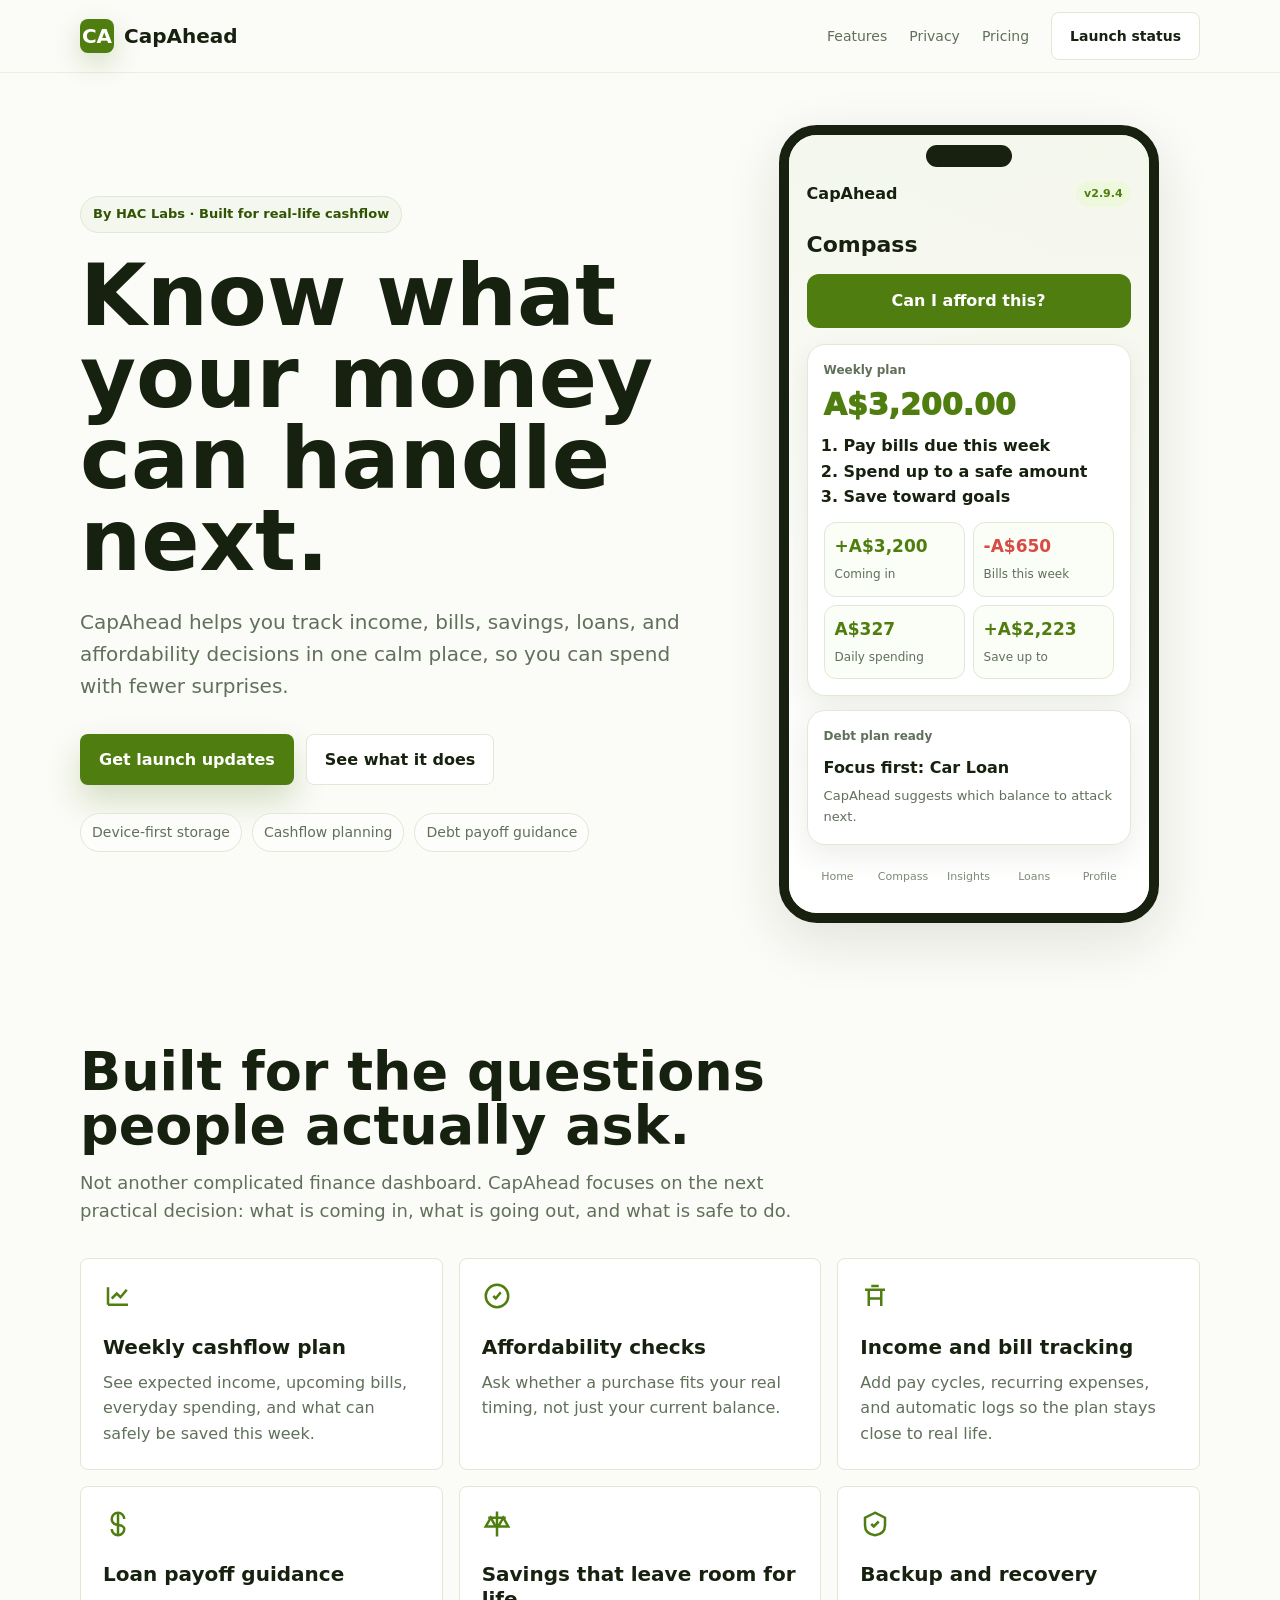
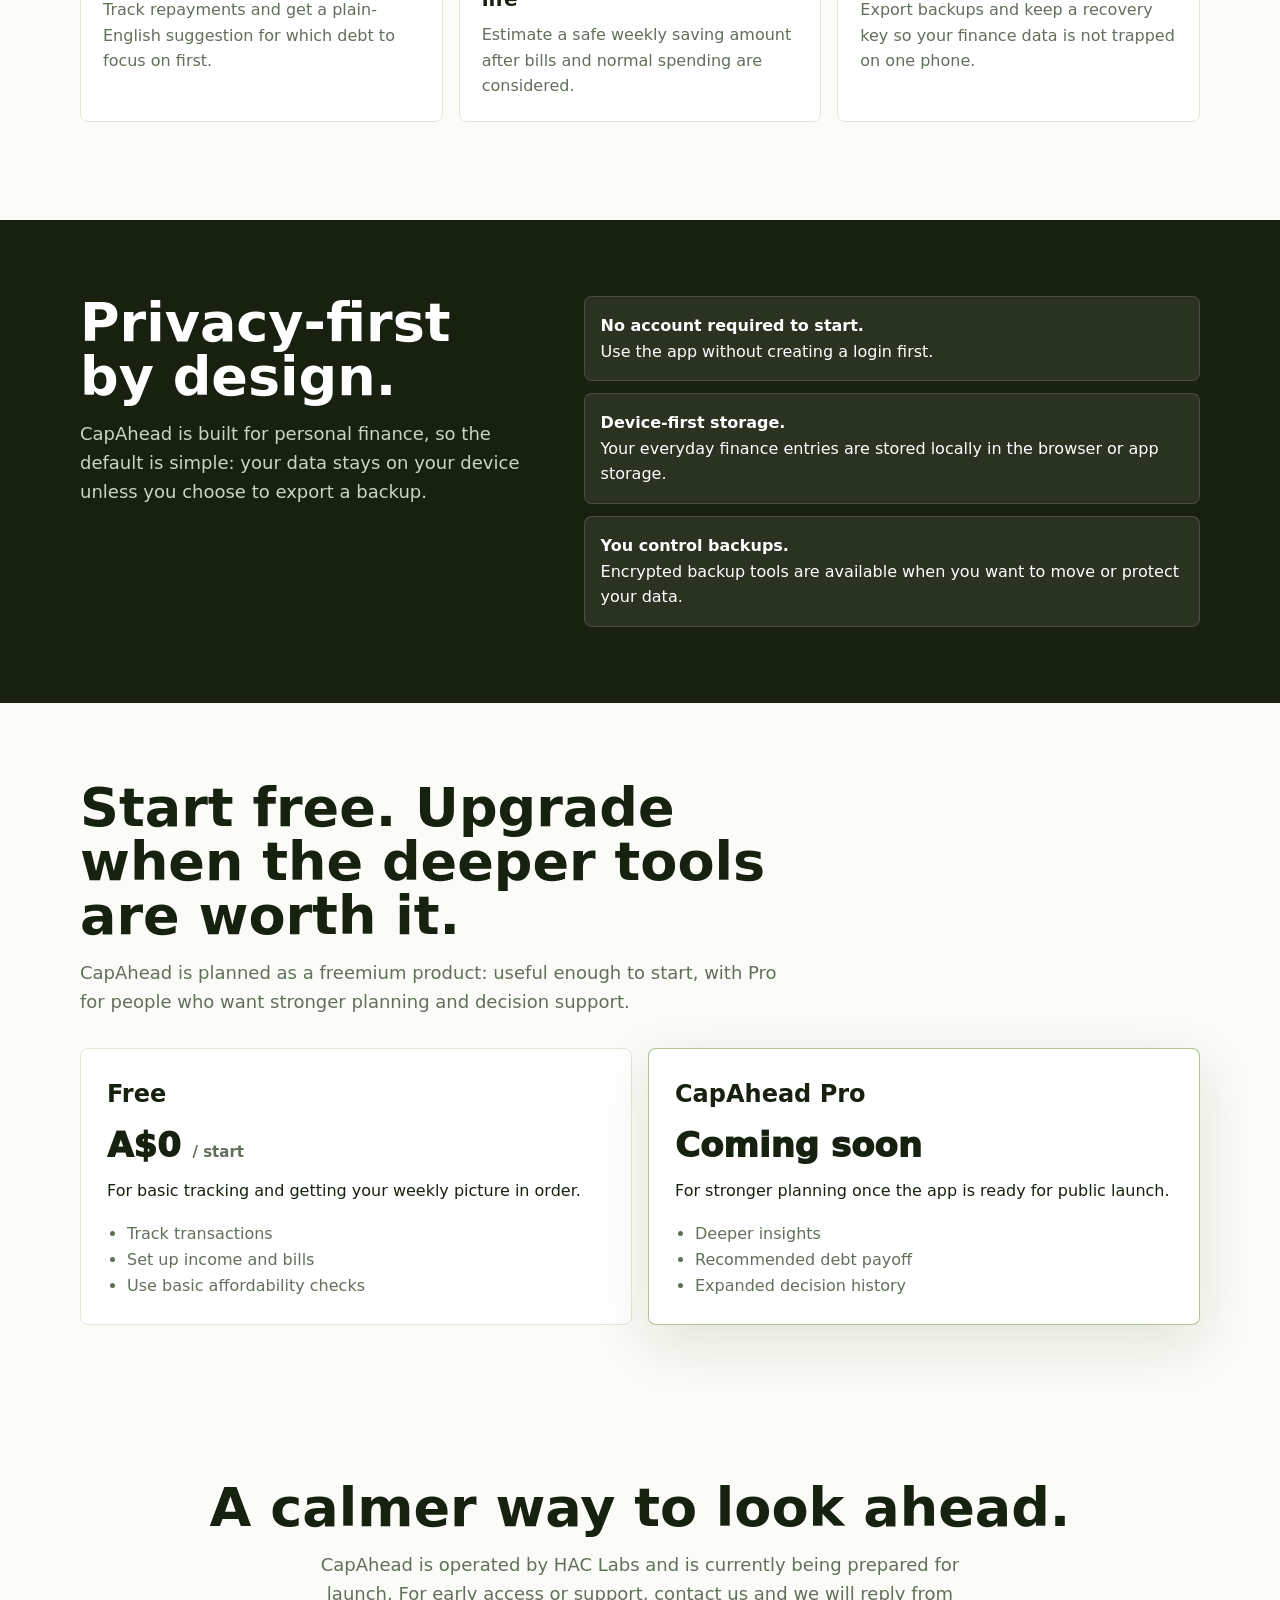
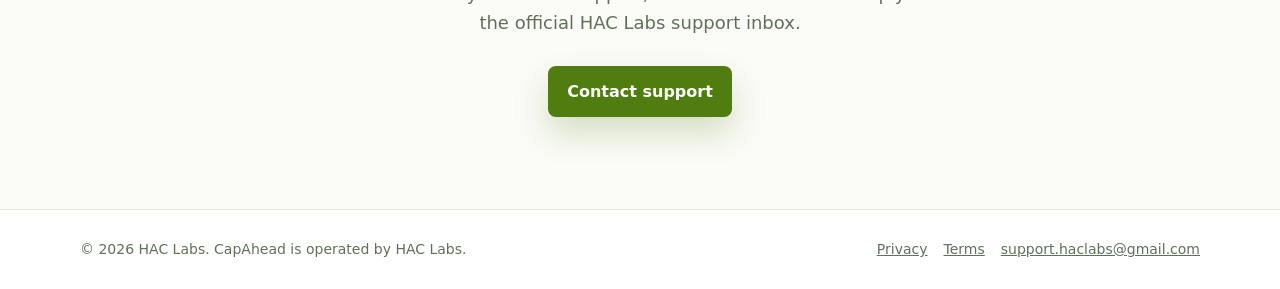
==== index.html @ 2d3ce10b "Create CapAhead website" ====
<!doctype html>
<html lang="en">
<head>
  <meta charset="utf-8">
  <meta name="viewport" content="width=device-width, initial-scale=1">
  <meta name="description" content="CapAhead is a privacy-first personal finance app from HAC Labs that helps you understand cashflow, bills, affordability, savings, and debt payoff.">
  <meta name="theme-color" content="#4f7d0f">
  <meta property="og:title" content="CapAhead">
  <meta property="og:description" content="Know what is safe to spend, what bills are coming, and what to pay down next.">
  <meta property="og:type" content="website">
  <title>CapAhead | Personal Finance Clarity</title>
  <link rel="stylesheet" href="styles.css">
</head>
<body>
  <a class="skip-link" href="#main">Skip to main content</a>

  <header class="site-header">
    <nav class="nav" aria-label="Main navigation">
      <a class="brand" href="index.html" aria-label="CapAhead home">
        <span class="brand-mark" aria-hidden="true">CA</span>
        <span>CapAhead</span>
      </a>
      <div class="nav-links">
        <a href="#features">Features</a>
        <a href="#privacy">Privacy</a>
        <a href="#pricing">Pricing</a>
        <a class="button secondary" href="#status">Launch status</a>
      </div>
    </nav>
  </header>

  <main id="main">
    <section class="hero" aria-labelledby="hero-title">
      <div>
        <div class="eyebrow">By HAC Labs · Built for real-life cashflow</div>
        <h1 id="hero-title">Know what your money can handle next.</h1>
        <p class="hero-copy">
          CapAhead helps you track income, bills, savings, loans, and affordability decisions in one calm place, so you can spend with fewer surprises.
        </p>
        <div class="hero-actions">
          <a class="button primary" href="#status">Get launch updates</a>
          <a class="button secondary" href="#features">See what it does</a>
        </div>
        <div class="trust-row" aria-label="Product highlights">
          <span>Device-first storage</span>
          <span>Cashflow planning</span>
          <span>Debt payoff guidance</span>
        </div>
      </div>

      <div class="phone-shell" aria-label="CapAhead product preview">
        <div class="app-preview">
          <div class="app-top">
            <span>CapAhead</span>
            <small>v2.9.4</small>
          </div>
          <div class="screen-title">Compass</div>
          <div class="app-cta">Can I afford this?</div>

          <div class="preview-panel">
            <div class="panel-label">Weekly plan</div>
            <div class="big-money">A$3,200.00</div>
            <ol class="plan-list">
              <li>Pay bills due this week</li>
              <li>Spend up to a safe amount</li>
              <li>Save toward goals</li>
            </ol>
            <div class="metric-grid">
              <div class="metric">
                <b>+A$3,200</b>
                <span>Coming in</span>
              </div>
              <div class="metric">
                <b class="danger">-A$650</b>
                <span>Bills this week</span>
              </div>
              <div class="metric">
                <b>A$327</b>
                <span>Daily spending</span>
              </div>
              <div class="metric">
                <b>+A$2,223</b>
                <span>Save up to</span>
              </div>
            </div>
          </div>

          <div class="preview-panel">
            <div class="panel-label">Debt plan ready</div>
            <strong>Focus first: Car Loan</strong>
            <p>CapAhead suggests which balance to attack next.</p>
          </div>

          <div class="nav-preview" aria-hidden="true">
            <span>Home</span>
            <span>Compass</span>
            <span>Insights</span>
            <span>Loans</span>
            <span>Profile</span>
          </div>
        </div>
      </div>
    </section>

    <section class="section" id="features" aria-labelledby="features-title">
      <div class="section-head">
        <h2 id="features-title">Built for the questions people actually ask.</h2>
        <p>Not another complicated finance dashboard. CapAhead focuses on the next practical decision: what is coming in, what is going out, and what is safe to do.</p>
      </div>

      <div class="feature-grid">
        <article class="feature">
          <svg viewBox="0 0 24 24" aria-hidden="true" fill="none" stroke="currentColor" stroke-width="2"><path d="M4 19V5"/><path d="M4 19h16"/><path d="m7 14 4-4 3 3 5-6"/></svg>
          <h3>Weekly cashflow plan</h3>
          <p>See expected income, upcoming bills, everyday spending, and what can safely be saved this week.</p>
        </article>

        <article class="feature">
          <svg viewBox="0 0 24 24" aria-hidden="true" fill="none" stroke="currentColor" stroke-width="2"><circle cx="12" cy="12" r="9"/><path d="M9 12l2 2 4-5"/></svg>
          <h3>Affordability checks</h3>
          <p>Ask whether a purchase fits your real timing, not just your current balance.</p>
        </article>

        <article class="feature">
          <svg viewBox="0 0 24 24" aria-hidden="true" fill="none" stroke="currentColor" stroke-width="2"><path d="M4 7h16"/><path d="M7 7v13"/><path d="M17 7v13"/><path d="M9 4h6"/><path d="M8 14h8"/></svg>
          <h3>Income and bill tracking</h3>
          <p>Add pay cycles, recurring expenses, and automatic logs so the plan stays close to real life.</p>
        </article>

        <article class="feature">
          <svg viewBox="0 0 24 24" aria-hidden="true" fill="none" stroke="currentColor" stroke-width="2"><path d="M12 3v18"/><path d="M17 8a5 5 0 0 0-10 0c0 7 10 3 10 8a5 5 0 0 1-10 0"/></svg>
          <h3>Loan payoff guidance</h3>
          <p>Track repayments and get a plain-English suggestion for which debt to focus on first.</p>
        </article>

        <article class="feature">
          <svg viewBox="0 0 24 24" aria-hidden="true" fill="none" stroke="currentColor" stroke-width="2"><path d="M12 2v20"/><path d="M5 7h14"/><path d="M7 7l-4 7h8L7 7Z"/><path d="M17 7l-4 7h8l-4-7Z"/></svg>
          <h3>Savings that leave room for life</h3>
          <p>Estimate a safe weekly saving amount after bills and normal spending are considered.</p>
        </article>

        <article class="feature">
          <svg viewBox="0 0 24 24" aria-hidden="true" fill="none" stroke="currentColor" stroke-width="2"><path d="M12 3 4 7v6c0 5 3.5 7.5 8 8 4.5-.5 8-3 8-8V7l-8-4Z"/><path d="M9 12l2 2 4-4"/></svg>
          <h3>Backup and recovery</h3>
          <p>Export backups and keep a recovery key so your finance data is not trapped on one phone.</p>
        </article>
      </div>
    </section>

    <section class="band" id="privacy" aria-labelledby="privacy-title">
      <div class="band-inner">
        <div>
          <h2 id="privacy-title">Privacy-first by design.</h2>
          <p>CapAhead is built for personal finance, so the default is simple: your data stays on your device unless you choose to export a backup.</p>
        </div>
        <ul class="privacy-list">
          <li><strong>No account required to start.</strong><br>Use the app without creating a login first.</li>
          <li><strong>Device-first storage.</strong><br>Your everyday finance entries are stored locally in the browser or app storage.</li>
          <li><strong>You control backups.</strong><br>Encrypted backup tools are available when you want to move or protect your data.</li>
        </ul>
      </div>
    </section>

    <section class="section" id="pricing" aria-labelledby="pricing-title">
      <div class="section-head">
        <h2 id="pricing-title">Start free. Upgrade when the deeper tools are worth it.</h2>
        <p>CapAhead is planned as a freemium product: useful enough to start, with Pro for people who want stronger planning and decision support.</p>
      </div>

      <div class="pricing">
        <article class="plan">
          <h3>Free</h3>
          <div class="price">A$0 <span>/ start</span></div>
          <p>For basic tracking and getting your weekly picture in order.</p>
          <ul>
            <li>Track transactions</li>
            <li>Set up income and bills</li>
            <li>Use basic affordability checks</li>
          </ul>
        </article>

        <article class="plan pro">
          <h3>CapAhead Pro</h3>
          <div class="price">Coming soon</div>
          <p>For stronger planning once the app is ready for public launch.</p>
          <ul>
            <li>Deeper insights</li>
            <li>Recommended debt payoff</li>
            <li>Expanded decision history</li>
          </ul>
        </article>
      </div>
    </section>

    <section class="section final-cta" id="status" aria-labelledby="final-title">
      <h2 id="final-title">A calmer way to look ahead.</h2>
      <p>CapAhead is operated by HAC Labs and is currently being prepared for launch. For early access or support, contact us and we will reply from the official HAC Labs support inbox.</p>
      <a class="button primary" href="mailto:support.haclabs@gmail.com?subject=CapAhead%20launch%20updates">Contact support</a>
    </section>
  </main>

  <footer class="site-footer">
    <div class="footer-inner">
      <div>© 2026 HAC Labs. CapAhead is operated by HAC Labs.</div>
      <div class="footer-links">
        <a href="privacy.html">Privacy</a>
        <a href="terms.html">Terms</a>
        <a href="mailto:support.haclabs@gmail.com">support.haclabs@gmail.com</a>
      </div>
    </div>
  </footer>
</body>
</html>
---- styles.css ----
:root {
  color-scheme: light;
  --bg: #fbfbf7;
  --surface: #ffffff;
  --surface-soft: #f4f7ed;
  --text: #17210f;
  --muted: #60705a;
  --line: #e1e8d5;
  --primary: #4f7d0f;
  --primary-dark: #315304;
  --accent: #e8b44d;
  --danger: #d84b45;
  --shadow: 0 18px 55px rgba(35, 54, 18, 0.12);
  --radius: 8px;
  font-family: Inter, ui-sans-serif, system-ui, -apple-system, BlinkMacSystemFont, "Segoe UI", sans-serif;
}

* { box-sizing: border-box; }

html { scroll-behavior: smooth; }

body {
  margin: 0;
  background: var(--bg);
  color: var(--text);
  line-height: 1.6;
}

a { color: inherit; }

.skip-link {
  position: absolute;
  left: 16px;
  top: -48px;
  z-index: 10;
  background: var(--text);
  color: white;
  padding: 10px 14px;
  border-radius: 6px;
}

.skip-link:focus { top: 12px; }

.site-header {
  position: sticky;
  top: 0;
  z-index: 5;
  background: rgba(251, 251, 247, 0.92);
  backdrop-filter: blur(16px);
  border-bottom: 1px solid rgba(225, 232, 213, 0.7);
}

.nav {
  width: min(1120px, calc(100% - 32px));
  min-height: 72px;
  margin: 0 auto;
  display: flex;
  align-items: center;
  justify-content: space-between;
  gap: 20px;
}

.brand {
  display: inline-flex;
  align-items: center;
  gap: 10px;
  text-decoration: none;
  font-weight: 800;
  font-size: 20px;
}

.brand-mark {
  width: 34px;
  height: 34px;
  display: grid;
  place-items: center;
  border-radius: 8px;
  background: var(--primary);
  color: #fff;
  font-weight: 900;
  letter-spacing: 0;
  box-shadow: 0 10px 26px rgba(79, 125, 15, 0.22);
}

.nav-links {
  display: flex;
  align-items: center;
  gap: 22px;
  font-size: 14px;
  color: var(--muted);
}

.nav-links a {
  text-decoration: none;
  min-height: 44px;
  display: inline-flex;
  align-items: center;
}

.nav-links a:hover { color: var(--text); }

.button {
  min-height: 48px;
  display: inline-flex;
  align-items: center;
  justify-content: center;
  gap: 10px;
  border: 1px solid transparent;
  border-radius: 8px;
  padding: 12px 18px;
  font-weight: 800;
  text-decoration: none;
  cursor: pointer;
  transition: transform 180ms ease, box-shadow 180ms ease, background 180ms ease;
}

.button:hover { transform: translateY(-1px); }

.button:focus-visible,
a:focus-visible {
  outline: 3px solid rgba(232, 180, 77, 0.75);
  outline-offset: 3px;
}

.button.primary {
  color: white;
  background: var(--primary);
  box-shadow: 0 16px 32px rgba(79, 125, 15, 0.22);
}

.button.primary:hover { background: var(--primary-dark); }

.button.secondary {
  background: white;
  border-color: var(--line);
  color: var(--text);
}

.hero {
  width: min(1120px, calc(100% - 32px));
  min-height: calc(100dvh - 72px);
  margin: 0 auto;
  display: grid;
  grid-template-columns: minmax(0, 1.02fr) minmax(330px, 0.78fr);
  gap: 52px;
  align-items: center;
  padding: 52px 0 44px;
}

.eyebrow {
  display: inline-flex;
  align-items: center;
  gap: 8px;
  color: var(--primary-dark);
  background: var(--surface-soft);
  border: 1px solid var(--line);
  border-radius: 999px;
  padding: 7px 12px;
  font-size: 13px;
  font-weight: 800;
  margin-bottom: 22px;
}

h1 {
  margin: 0;
  font-size: clamp(46px, 8vw, 86px);
  line-height: 0.95;
  letter-spacing: 0;
  max-width: 760px;
}

.hero-copy {
  margin: 24px 0 0;
  max-width: 650px;
  color: var(--muted);
  font-size: 20px;
}

.hero-actions {
  display: flex;
  flex-wrap: wrap;
  gap: 12px;
  margin-top: 32px;
}

.trust-row {
  display: flex;
  flex-wrap: wrap;
  gap: 10px;
  margin-top: 28px;
  color: var(--muted);
  font-size: 14px;
}

.trust-row span {
  border: 1px solid var(--line);
  background: rgba(255, 255, 255, 0.64);
  border-radius: 999px;
  padding: 7px 11px;
}

.phone-shell {
  width: min(380px, 100%);
  margin: 0 auto;
  border: 10px solid #18210f;
  border-radius: 38px;
  background: #f8faf2;
  box-shadow: var(--shadow);
  overflow: hidden;
  position: relative;
}

.phone-shell::before {
  content: "";
  position: absolute;
  top: 10px;
  left: 50%;
  width: 86px;
  height: 22px;
  transform: translateX(-50%);
  border-radius: 999px;
  background: #18210f;
  z-index: 2;
}

.app-preview {
  min-height: 720px;
  padding: 46px 18px 18px;
  background:
    linear-gradient(180deg, rgba(244, 247, 237, 0.94), rgba(255, 255, 255, 0.98)),
    radial-gradient(circle at 85% 18%, rgba(232, 180, 77, 0.22), transparent 30%);
}

.app-top {
  display: flex;
  align-items: center;
  justify-content: space-between;
  gap: 14px;
  margin-bottom: 20px;
  font-weight: 900;
}

.app-top small {
  color: var(--primary);
  background: #eef8dc;
  padding: 4px 8px;
  border-radius: 999px;
  font-size: 11px;
}

.screen-title {
  font-size: 22px;
  font-weight: 900;
  margin-bottom: 12px;
}

.app-cta {
  min-height: 54px;
  border-radius: 12px;
  display: grid;
  place-items: center;
  background: var(--primary);
  color: white;
  font-weight: 900;
  margin-bottom: 16px;
}

.preview-panel {
  background: white;
  border: 1px solid var(--line);
  border-radius: 18px;
  padding: 16px;
  margin-bottom: 14px;
  box-shadow: 0 10px 28px rgba(35, 54, 18, 0.08);
}

.panel-label {
  font-size: 12px;
  color: var(--muted);
  font-weight: 800;
  margin-bottom: 8px;
}

.big-money {
  font-size: 30px;
  color: var(--primary);
  font-weight: 950;
  line-height: 1.1;
}

.plan-list {
  padding-left: 20px;
  margin: 12px 0 0;
  font-weight: 750;
}

.metric-grid {
  display: grid;
  grid-template-columns: repeat(2, 1fr);
  gap: 8px;
  margin-top: 12px;
}

.metric {
  border: 1px solid var(--line);
  border-radius: 12px;
  padding: 10px;
  background: #fbfdf7;
}

.metric b {
  display: block;
  color: var(--primary);
  font-size: 17px;
}

.metric .danger { color: var(--danger); }

.metric span {
  color: var(--muted);
  font-size: 12px;
  line-height: 1.35;
}

.preview-panel p {
  margin: 6px 0 0;
  color: var(--muted);
  font-size: 13px;
}

.nav-preview {
  display: grid;
  grid-template-columns: repeat(5, 1fr);
  gap: 4px;
  color: #7d8a77;
  font-size: 11px;
  text-align: center;
  margin-top: 8px;
}

.nav-preview span {
  min-height: 36px;
  display: grid;
  place-items: center;
}

.section {
  width: min(1120px, calc(100% - 32px));
  margin: 0 auto;
  padding: 78px 0;
}

.section-head {
  max-width: 720px;
  margin-bottom: 32px;
}

h2 {
  margin: 0;
  font-size: clamp(32px, 5vw, 54px);
  line-height: 1;
  letter-spacing: 0;
}

.section-head p,
.band p {
  margin: 16px 0 0;
  color: var(--muted);
  font-size: 18px;
}

.feature-grid {
  display: grid;
  grid-template-columns: repeat(3, 1fr);
  gap: 16px;
}

.feature {
  background: var(--surface);
  border: 1px solid var(--line);
  border-radius: var(--radius);
  padding: 22px;
}

.feature svg {
  width: 30px;
  height: 30px;
  color: var(--primary);
  margin-bottom: 16px;
}

.feature h3 {
  margin: 0;
  font-size: 20px;
  line-height: 1.25;
}

.feature p {
  margin: 10px 0 0;
  color: var(--muted);
}

.band {
  background: #18210f;
  color: white;
  margin: 20px 0 0;
  padding: 76px 0;
}

.band-inner {
  width: min(1120px, calc(100% - 32px));
  margin: 0 auto;
  display: grid;
  grid-template-columns: 0.85fr 1.15fr;
  gap: 48px;
  align-items: start;
}

.band p { color: #c8d7bd; }

.privacy-list {
  display: grid;
  gap: 12px;
  margin: 0;
  padding: 0;
  list-style: none;
}

.privacy-list li {
  background: rgba(255, 255, 255, 0.08);
  border: 1px solid rgba(255, 255, 255, 0.14);
  border-radius: 8px;
  padding: 16px;
}

.pricing {
  display: grid;
  grid-template-columns: repeat(2, minmax(0, 1fr));
  gap: 16px;
  align-items: stretch;
}

.plan {
  background: white;
  border: 1px solid var(--line);
  border-radius: var(--radius);
  padding: 26px;
}

.plan.pro {
  border-color: rgba(79, 125, 15, 0.45);
  box-shadow: var(--shadow);
}

.plan h3 {
  margin: 0;
  font-size: 24px;
}

.price {
  margin: 14px 0;
  font-size: 34px;
  line-height: 1;
  font-weight: 950;
}

.price span {
  font-size: 15px;
  color: var(--muted);
  font-weight: 700;
}

.plan ul {
  margin: 18px 0 0;
  padding-left: 20px;
  color: var(--muted);
}

.final-cta {
  text-align: center;
  padding-bottom: 92px;
}

.final-cta p {
  max-width: 650px;
  margin: 16px auto 28px;
  color: var(--muted);
  font-size: 18px;
}

.site-footer {
  border-top: 1px solid var(--line);
  padding: 28px 0;
  background: white;
}

.footer-inner {
  width: min(1120px, calc(100% - 32px));
  margin: 0 auto;
  display: flex;
  flex-wrap: wrap;
  justify-content: space-between;
  gap: 16px;
  color: var(--muted);
  font-size: 14px;
}

.footer-links {
  display: flex;
  flex-wrap: wrap;
  gap: 16px;
}

@media (max-width: 860px) {
  .nav-links a:not(.button) { display: none; }

  .hero {
    grid-template-columns: 1fr;
    min-height: auto;
    padding-top: 42px;
  }

  .hero-copy { font-size: 18px; }

  .phone-shell { max-width: 340px; }

  .feature-grid,
  .band-inner,
  .pricing {
    grid-template-columns: 1fr;
  }
}

@media (max-width: 520px) {
  .nav { width: min(100% - 24px, 1120px); }
  .brand { font-size: 18px; }
  .nav-links { gap: 8px; }
  .nav-links .button { padding: 10px 12px; font-size: 14px; }
  .hero, .section, .band-inner, .footer-inner { width: min(100% - 24px, 1120px); }
  .hero-actions .button { width: 100%; }
  .app-preview { min-height: 660px; }
  .feature, .plan { padding: 20px; }
}

@media (prefers-reduced-motion: reduce) {
  *, *::before, *::after {
    scroll-behavior: auto !important;
    transition: none !important;
  }
}
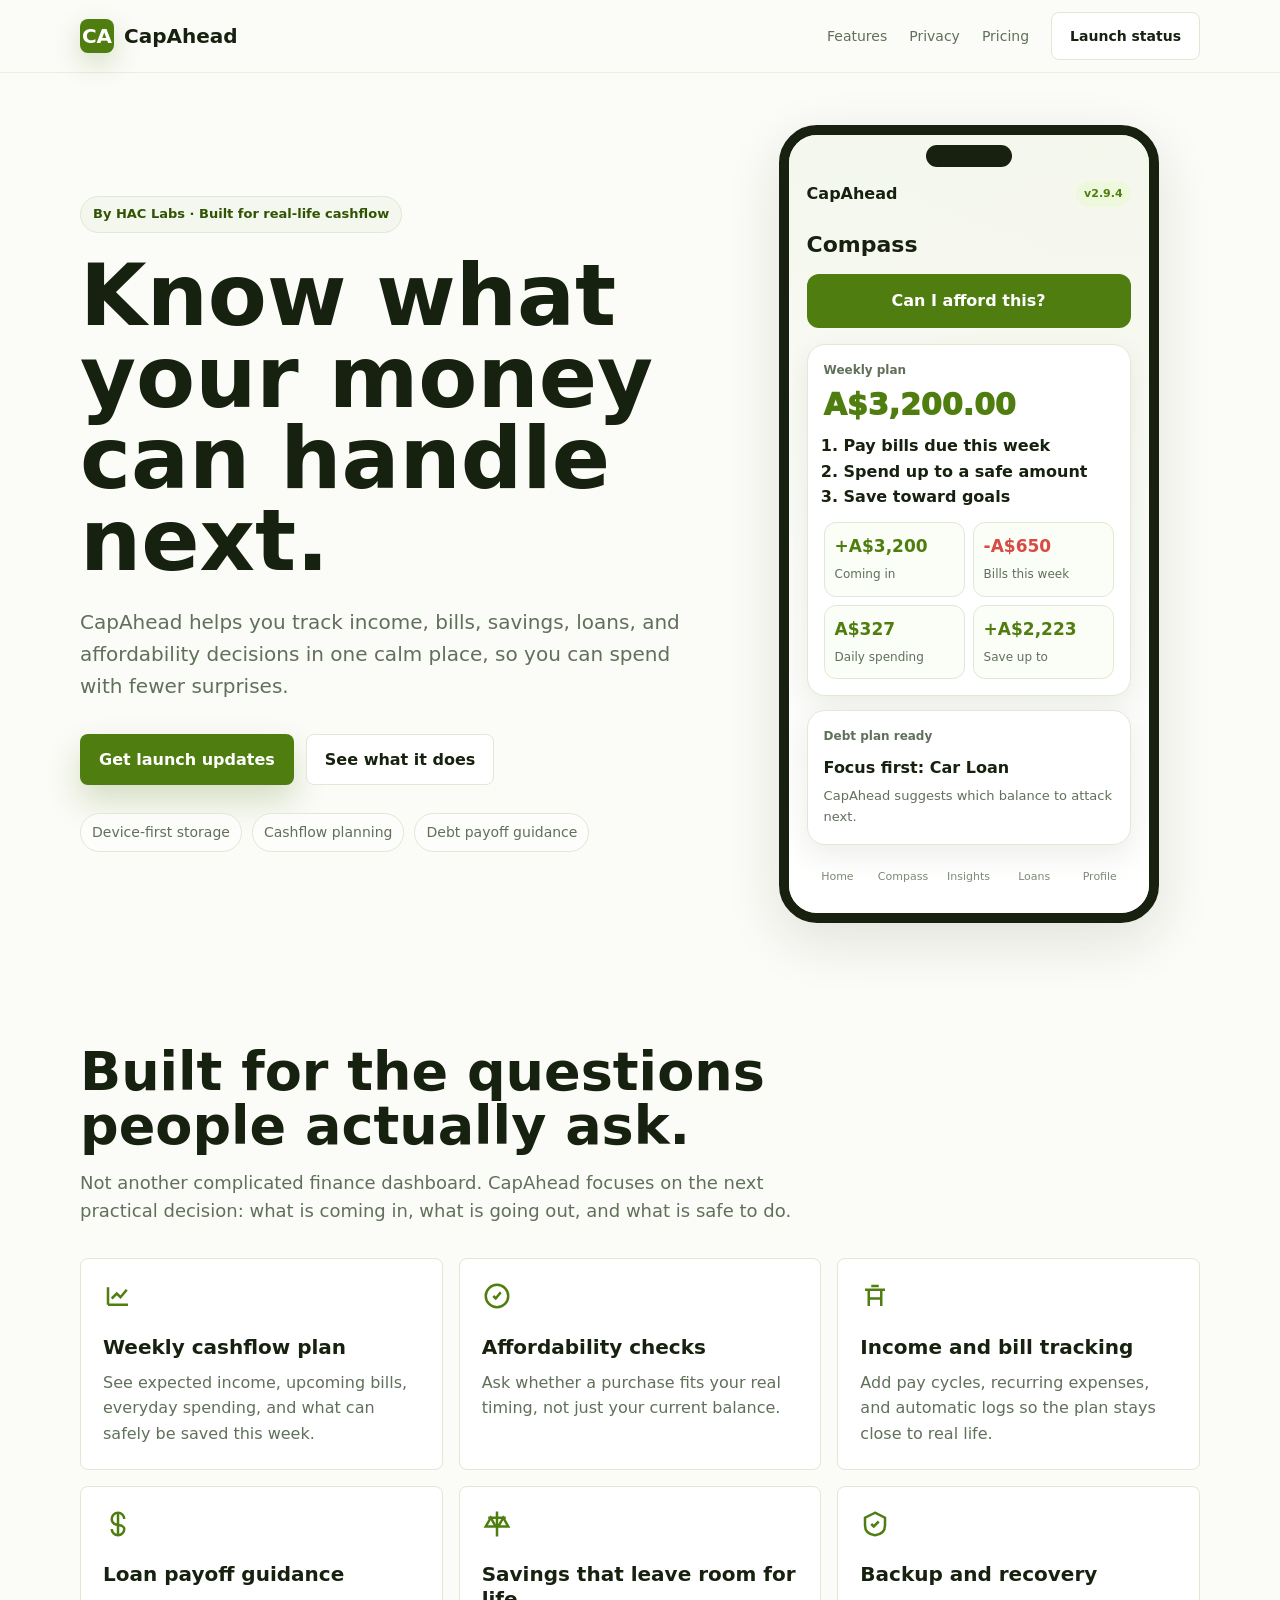
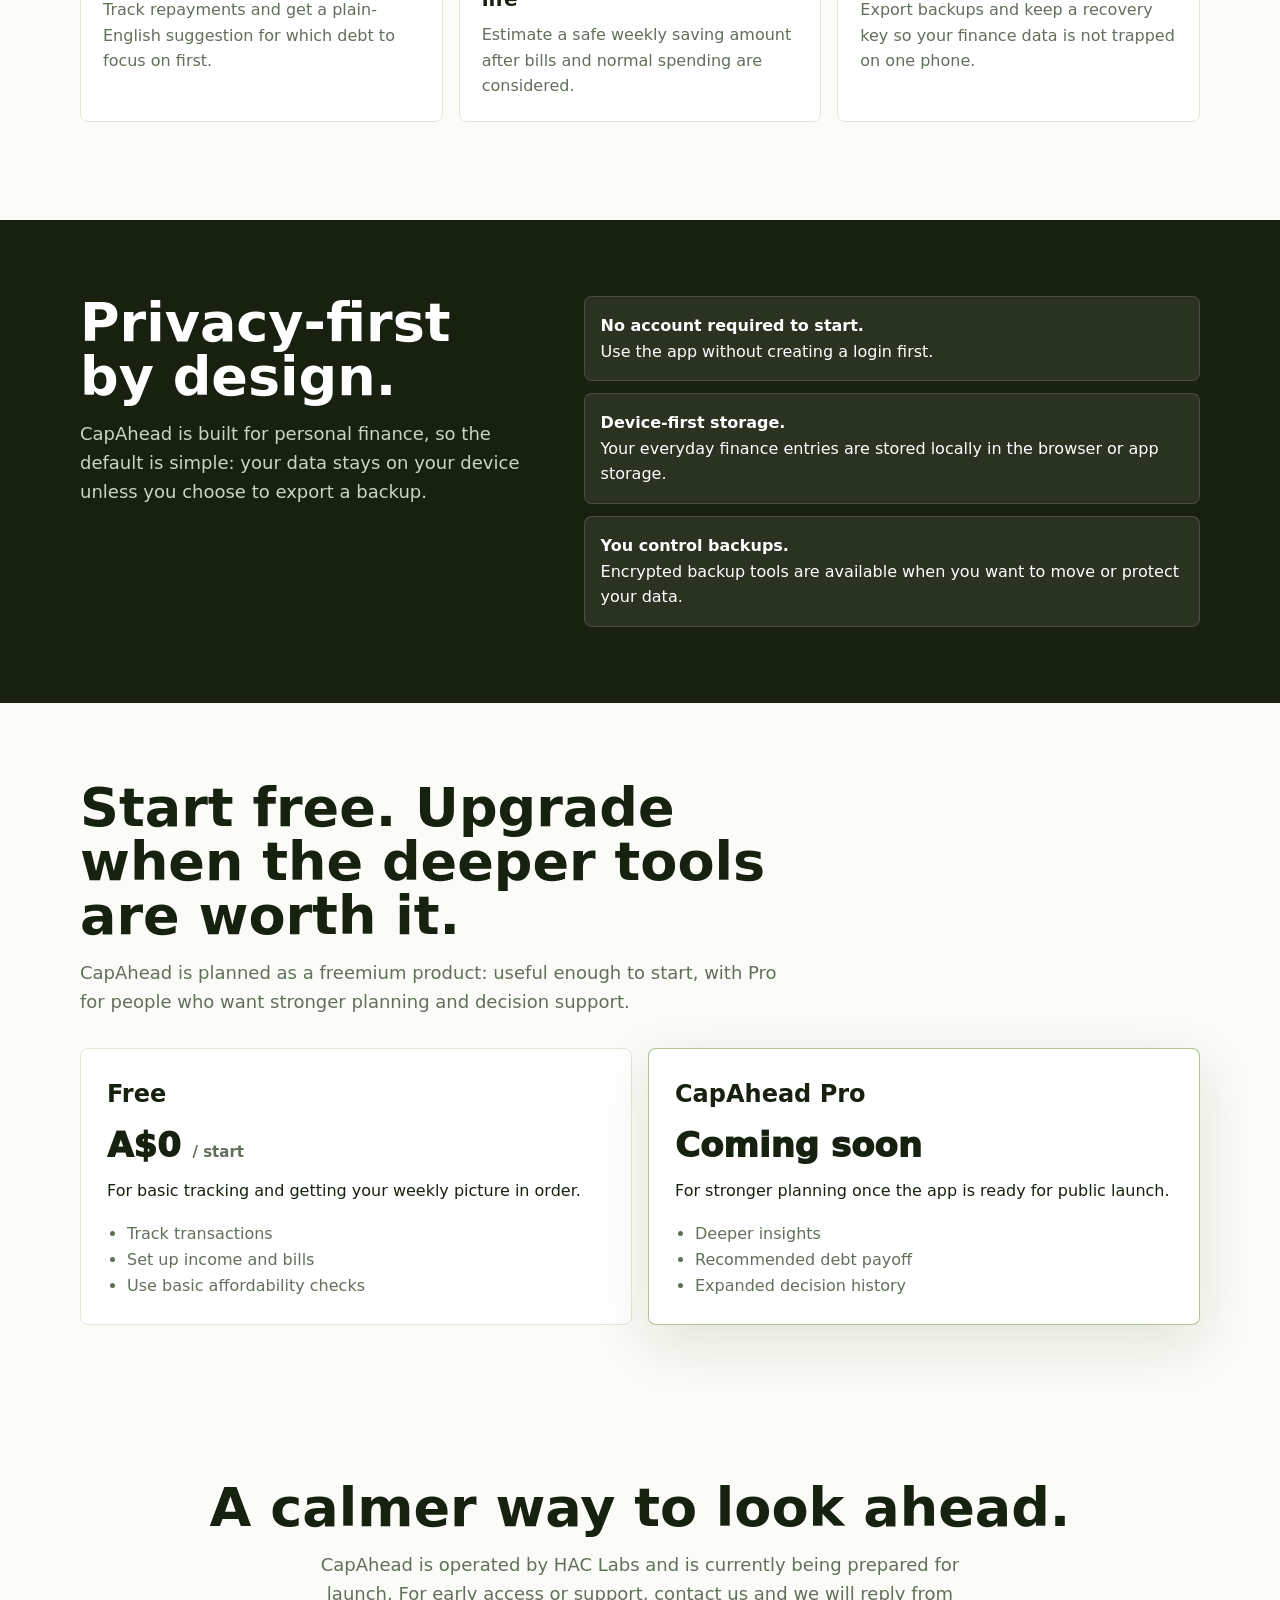
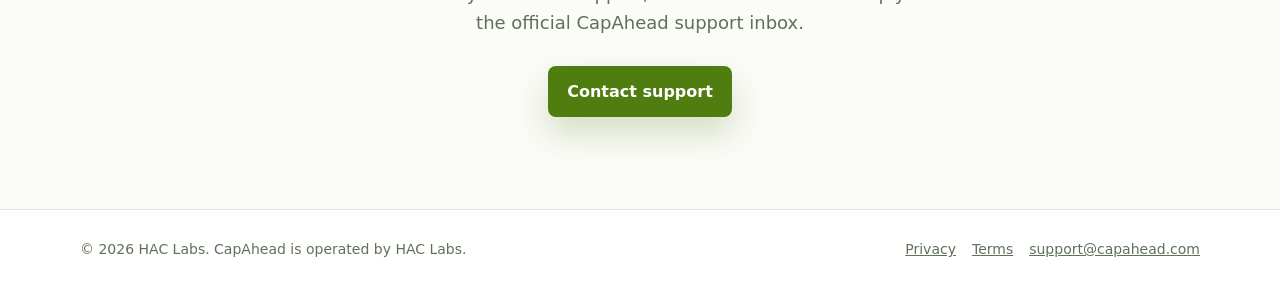
==== commit 7d0c373a: "Harden legal pages for launch" ====
--- a/index.html
+++ b/index.html
@@ -32,7 +32,7 @@
   <main id="main">
     <section class="hero" aria-labelledby="hero-title">
       <div>
-        <div class="eyebrow">By HAC Labs · Built for real-life cashflow</div>
+        <div class="eyebrow">By HAC Labs &middot; Built for real-life cashflow</div>
         <h1 id="hero-title">Know what your money can handle next.</h1>
         <p class="hero-copy">
           CapAhead helps you track income, bills, savings, loans, and affordability decisions in one calm place, so you can spend with fewer surprises.
@@ -194,18 +194,18 @@
 
     <section class="section final-cta" id="status" aria-labelledby="final-title">
       <h2 id="final-title">A calmer way to look ahead.</h2>
-      <p>CapAhead is operated by HAC Labs and is currently being prepared for launch. For early access or support, contact us and we will reply from the official HAC Labs support inbox.</p>
-      <a class="button primary" href="mailto:support.haclabs@gmail.com?subject=CapAhead%20launch%20updates">Contact support</a>
+      <p>CapAhead is operated by HAC Labs and is currently being prepared for launch. For early access or support, contact us and we will reply from the official CapAhead support inbox.</p>
+      <a class="button primary" href="mailto:support@capahead.com?subject=CapAhead%20launch%20updates">Contact support</a>
     </section>
   </main>
 
   <footer class="site-footer">
     <div class="footer-inner">
-      <div>© 2026 HAC Labs. CapAhead is operated by HAC Labs.</div>
+      <div>&copy; 2026 HAC Labs. CapAhead is operated by HAC Labs.</div>
       <div class="footer-links">
         <a href="privacy.html">Privacy</a>
         <a href="terms.html">Terms</a>
-        <a href="mailto:support.haclabs@gmail.com">support.haclabs@gmail.com</a>
+        <a href="mailto:support@capahead.com">support@capahead.com</a>
       </div>
     </div>
   </footer>
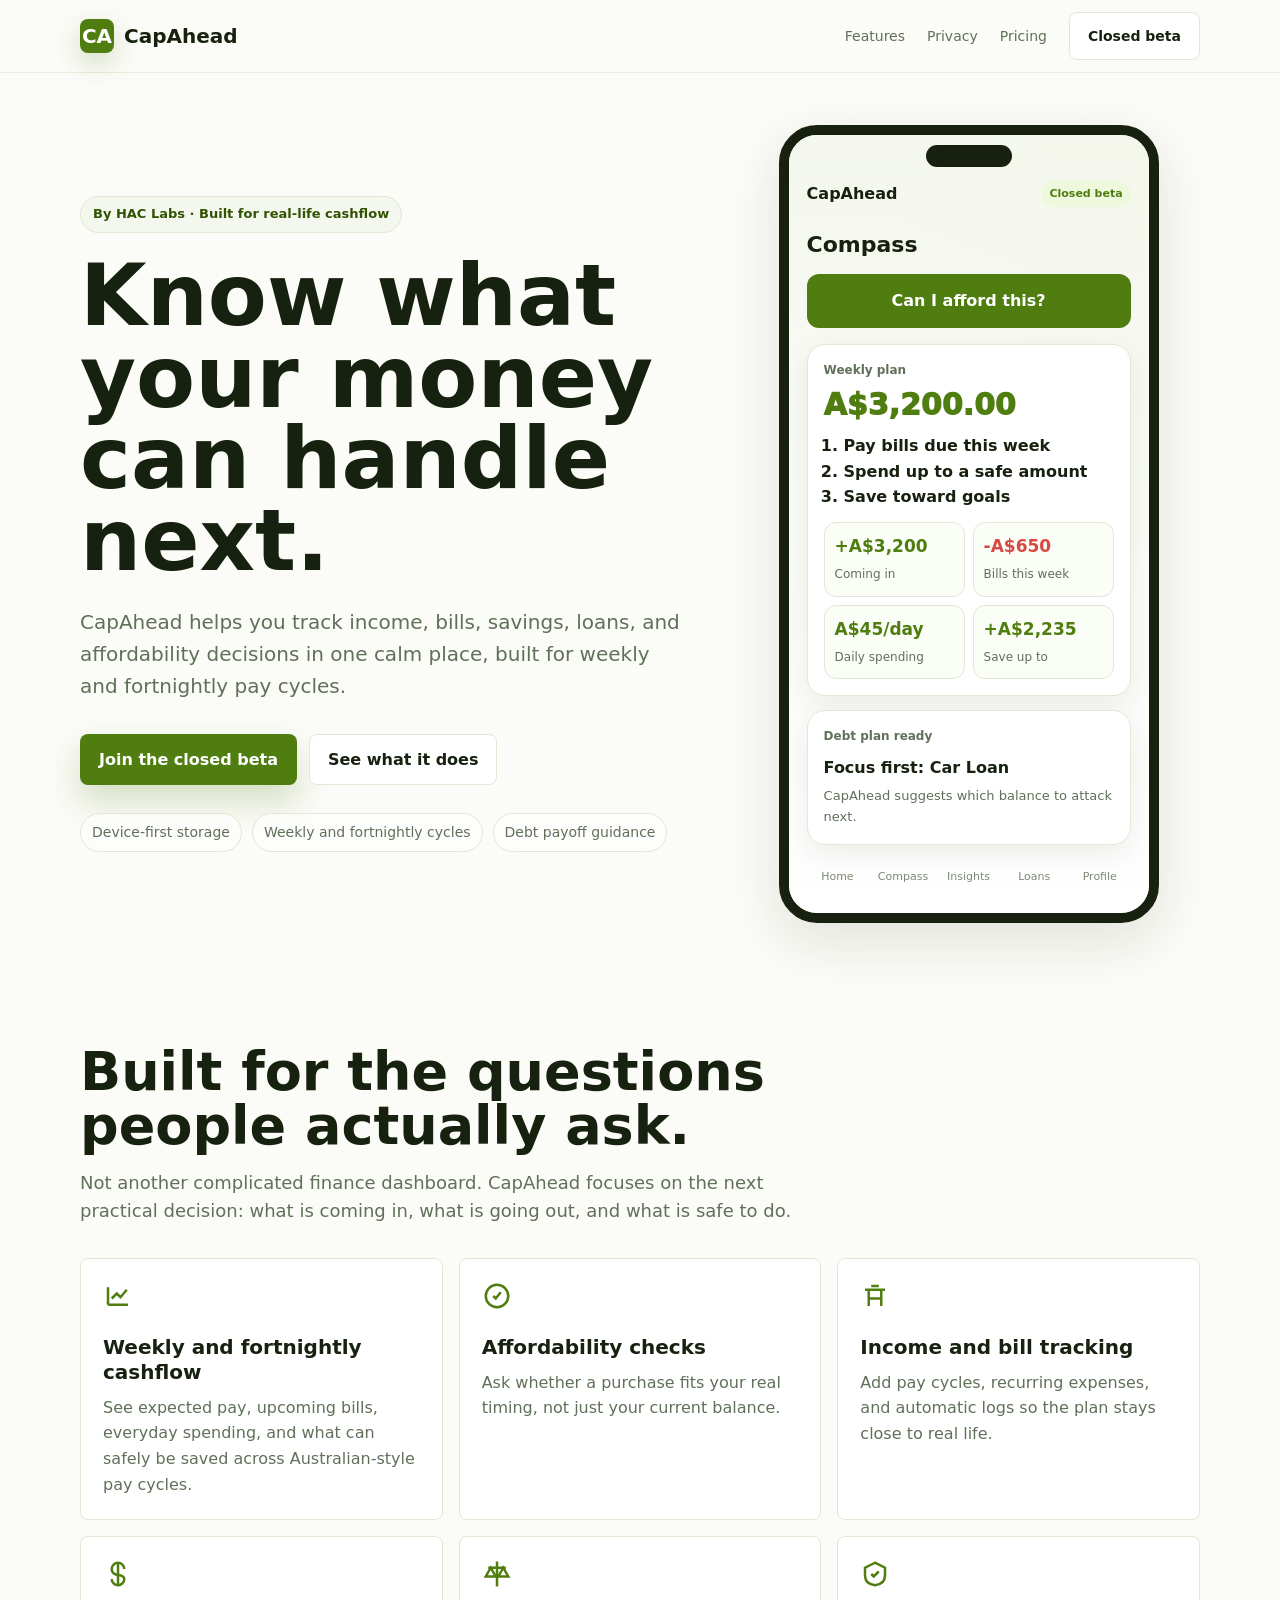
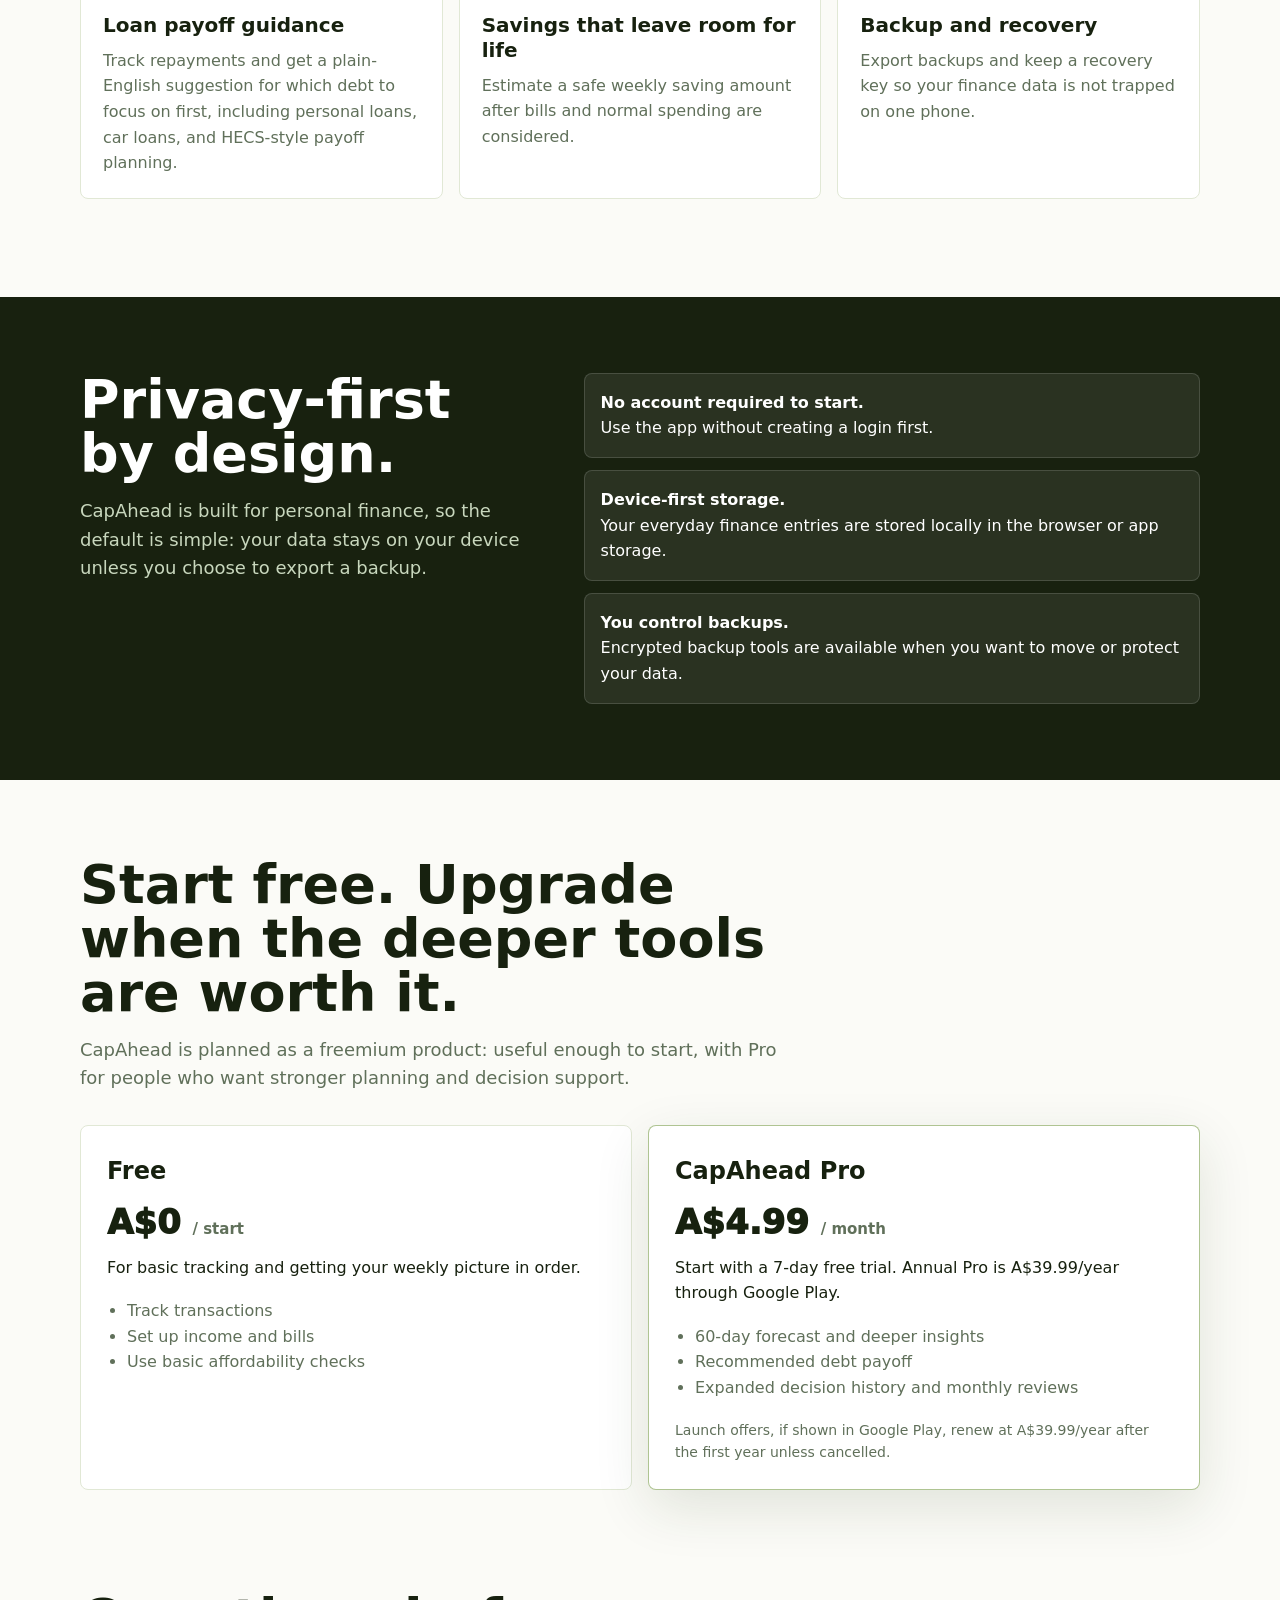
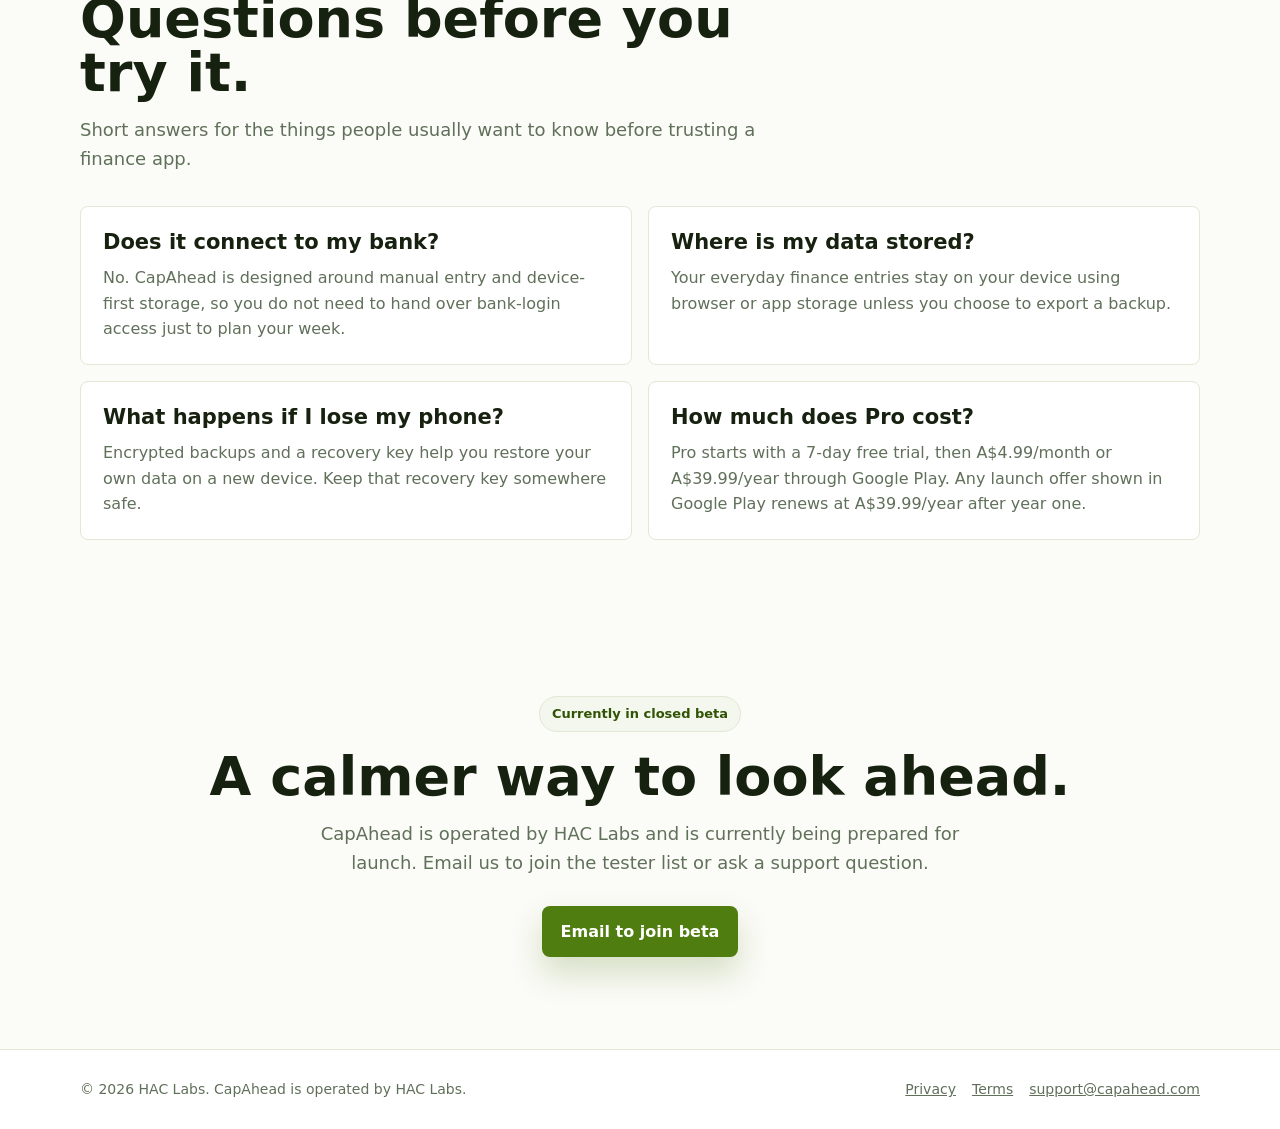
==== commit 404916ac: "Polish launch website funnel and SEO" ====
--- a/index.html
+++ b/index.html
@@ -3,13 +3,54 @@
 <head>
   <meta charset="utf-8">
   <meta name="viewport" content="width=device-width, initial-scale=1">
-  <meta name="description" content="CapAhead is a privacy-first personal finance app from HAC Labs that helps you understand cashflow, bills, affordability, savings, and debt payoff.">
+  <meta name="description" content="CapAhead is a privacy-first budget planner for weekly and fortnightly pay cycles, bills, affordability checks, savings, and debt payoff.">
   <meta name="theme-color" content="#4f7d0f">
   <meta property="og:title" content="CapAhead">
-  <meta property="og:description" content="Know what is safe to spend, what bills are coming, and what to pay down next.">
+  <meta property="og:description" content="A calmer budget planner for weekly and fortnightly pay, bills, savings, and debt payoff.">
   <meta property="og:type" content="website">
-  <title>CapAhead | Personal Finance Clarity</title>
+  <meta property="og:url" content="https://capahead.com/">
+  <meta property="og:image" content="https://capahead.com/og-image.png">
+  <meta name="twitter:card" content="summary_large_image">
+  <link rel="canonical" href="https://capahead.com/">
+  <link rel="icon" href="/favicon.svg" type="image/svg+xml">
+  <title>CapAhead - Budget Planner for Weekly &amp; Fortnightly Pay | HAC Labs</title>
   <link rel="stylesheet" href="styles.css">
+  <script type="application/ld+json">
+  {
+    "@context": "https://schema.org",
+    "@type": "SoftwareApplication",
+    "name": "CapAhead",
+    "applicationCategory": "FinanceApplication",
+    "operatingSystem": "Android, Web",
+    "url": "https://capahead.com/",
+    "description": "A privacy-first budget planner for weekly and fortnightly pay cycles, bills, affordability checks, savings, and debt payoff.",
+    "offers": [
+      {
+        "@type": "Offer",
+        "name": "CapAhead Free",
+        "price": "0",
+        "priceCurrency": "AUD"
+      },
+      {
+        "@type": "Offer",
+        "name": "CapAhead Pro monthly",
+        "price": "4.99",
+        "priceCurrency": "AUD"
+      },
+      {
+        "@type": "Offer",
+        "name": "CapAhead Pro annual",
+        "price": "39.99",
+        "priceCurrency": "AUD"
+      }
+    ],
+    "publisher": {
+      "@type": "Organization",
+      "name": "HAC Labs",
+      "url": "https://capahead.com/"
+    }
+  }
+  </script>
 </head>
 <body>
   <a class="skip-link" href="#main">Skip to main content</a>
@@ -24,7 +65,7 @@
         <a href="#features">Features</a>
         <a href="#privacy">Privacy</a>
         <a href="#pricing">Pricing</a>
-        <a class="button secondary" href="#status">Launch status</a>
+        <a class="button secondary" href="#signup">Closed beta</a>
       </div>
     </nav>
   </header>
@@ -35,15 +76,15 @@
         <div class="eyebrow">By HAC Labs &middot; Built for real-life cashflow</div>
         <h1 id="hero-title">Know what your money can handle next.</h1>
         <p class="hero-copy">
-          CapAhead helps you track income, bills, savings, loans, and affordability decisions in one calm place, so you can spend with fewer surprises.
+          CapAhead helps you track income, bills, savings, loans, and affordability decisions in one calm place, built for weekly and fortnightly pay cycles.
         </p>
         <div class="hero-actions">
-          <a class="button primary" href="#status">Get launch updates</a>
+          <a class="button primary" href="#signup">Join the closed beta</a>
           <a class="button secondary" href="#features">See what it does</a>
         </div>
         <div class="trust-row" aria-label="Product highlights">
           <span>Device-first storage</span>
-          <span>Cashflow planning</span>
+          <span>Weekly and fortnightly cycles</span>
           <span>Debt payoff guidance</span>
         </div>
       </div>
@@ -52,7 +93,7 @@
         <div class="app-preview">
           <div class="app-top">
             <span>CapAhead</span>
-            <small>v2.9.4</small>
+            <small>Closed beta</small>
           </div>
           <div class="screen-title">Compass</div>
           <div class="app-cta">Can I afford this?</div>
@@ -75,11 +116,11 @@
                 <span>Bills this week</span>
               </div>
               <div class="metric">
-                <b>A$327</b>
+                <b>A$45/day</b>
                 <span>Daily spending</span>
               </div>
               <div class="metric">
-                <b>+A$2,223</b>
+                <b>+A$2,235</b>
                 <span>Save up to</span>
               </div>
             </div>
@@ -111,8 +152,8 @@
       <div class="feature-grid">
         <article class="feature">
           <svg viewBox="0 0 24 24" aria-hidden="true" fill="none" stroke="currentColor" stroke-width="2"><path d="M4 19V5"/><path d="M4 19h16"/><path d="m7 14 4-4 3 3 5-6"/></svg>
-          <h3>Weekly cashflow plan</h3>
-          <p>See expected income, upcoming bills, everyday spending, and what can safely be saved this week.</p>
+          <h3>Weekly and fortnightly cashflow</h3>
+          <p>See expected pay, upcoming bills, everyday spending, and what can safely be saved across Australian-style pay cycles.</p>
         </article>
 
         <article class="feature">
@@ -130,7 +171,7 @@
         <article class="feature">
           <svg viewBox="0 0 24 24" aria-hidden="true" fill="none" stroke="currentColor" stroke-width="2"><path d="M12 3v18"/><path d="M17 8a5 5 0 0 0-10 0c0 7 10 3 10 8a5 5 0 0 1-10 0"/></svg>
           <h3>Loan payoff guidance</h3>
-          <p>Track repayments and get a plain-English suggestion for which debt to focus on first.</p>
+          <p>Track repayments and get a plain-English suggestion for which debt to focus on first, including personal loans, car loans, and HECS-style payoff planning.</p>
         </article>
 
         <article class="feature">
@@ -181,21 +222,52 @@
 
         <article class="plan pro">
           <h3>CapAhead Pro</h3>
-          <div class="price">Coming soon</div>
-          <p>For stronger planning once the app is ready for public launch.</p>
+          <div class="price">A$4.99 <span>/ month</span></div>
+          <p>Start with a 7-day free trial. Annual Pro is A$39.99/year through Google Play.</p>
           <ul>
-            <li>Deeper insights</li>
+            <li>60-day forecast and deeper insights</li>
             <li>Recommended debt payoff</li>
-            <li>Expanded decision history</li>
+            <li>Expanded decision history and monthly reviews</li>
           </ul>
-        </article>
-      </div>
-    </section>
-
-    <section class="section final-cta" id="status" aria-labelledby="final-title">
+          <p class="plan-note">Launch offers, if shown in Google Play, renew at A$39.99/year after the first year unless cancelled.</p>
+        </article>
+      </div>
+    </section>
+
+    <section class="section faq" id="faq" aria-labelledby="faq-title">
+      <div class="section-head">
+        <h2 id="faq-title">Questions before you try it.</h2>
+        <p>Short answers for the things people usually want to know before trusting a finance app.</p>
+      </div>
+
+      <div class="faq-grid">
+        <article class="faq-item">
+          <h3>Does it connect to my bank?</h3>
+          <p>No. CapAhead is designed around manual entry and device-first storage, so you do not need to hand over bank-login access just to plan your week.</p>
+        </article>
+
+        <article class="faq-item">
+          <h3>Where is my data stored?</h3>
+          <p>Your everyday finance entries stay on your device using browser or app storage unless you choose to export a backup.</p>
+        </article>
+
+        <article class="faq-item">
+          <h3>What happens if I lose my phone?</h3>
+          <p>Encrypted backups and a recovery key help you restore your own data on a new device. Keep that recovery key somewhere safe.</p>
+        </article>
+
+        <article class="faq-item">
+          <h3>How much does Pro cost?</h3>
+          <p>Pro starts with a 7-day free trial, then A$4.99/month or A$39.99/year through Google Play. Any launch offer shown in Google Play renews at A$39.99/year after year one.</p>
+        </article>
+      </div>
+    </section>
+
+    <section class="section final-cta" id="signup" aria-labelledby="final-title">
+      <div class="status-pill">Currently in closed beta</div>
       <h2 id="final-title">A calmer way to look ahead.</h2>
-      <p>CapAhead is operated by HAC Labs and is currently being prepared for launch. For early access or support, contact us and we will reply from the official CapAhead support inbox.</p>
-      <a class="button primary" href="mailto:support@capahead.com?subject=CapAhead%20launch%20updates">Contact support</a>
+      <p>CapAhead is operated by HAC Labs and is currently being prepared for launch. Email us to join the tester list or ask a support question.</p>
+      <a class="button primary" href="mailto:support@capahead.com?subject=CapAhead%20closed%20beta">Email to join beta</a>
     </section>
   </main>
 
--- a/styles.css
+++ b/styles.css
@@ -476,9 +476,57 @@
   color: var(--muted);
 }
 
+.plan-note {
+  margin: 18px 0 0;
+  color: var(--muted);
+  font-size: 14px;
+}
+
+.faq {
+  padding-top: 24px;
+}
+
+.faq-grid {
+  display: grid;
+  grid-template-columns: repeat(2, minmax(0, 1fr));
+  gap: 16px;
+}
+
+.faq-item {
+  background: white;
+  border: 1px solid var(--line);
+  border-radius: var(--radius);
+  padding: 22px;
+}
+
+.faq-item h3 {
+  margin: 0;
+  font-size: 21px;
+  line-height: 1.25;
+}
+
+.faq-item p {
+  margin: 10px 0 0;
+  color: var(--muted);
+}
+
 .final-cta {
   text-align: center;
   padding-bottom: 92px;
+}
+
+.status-pill {
+  display: inline-flex;
+  align-items: center;
+  min-height: 36px;
+  border: 1px solid var(--line);
+  border-radius: 999px;
+  padding: 6px 12px;
+  margin-bottom: 18px;
+  background: var(--surface-soft);
+  color: var(--primary-dark);
+  font-size: 13px;
+  font-weight: 850;
 }
 
 .final-cta p {
@@ -525,6 +573,7 @@
   .phone-shell { max-width: 340px; }
 
   .feature-grid,
+  .faq-grid,
   .band-inner,
   .pricing {
     grid-template-columns: 1fr;
